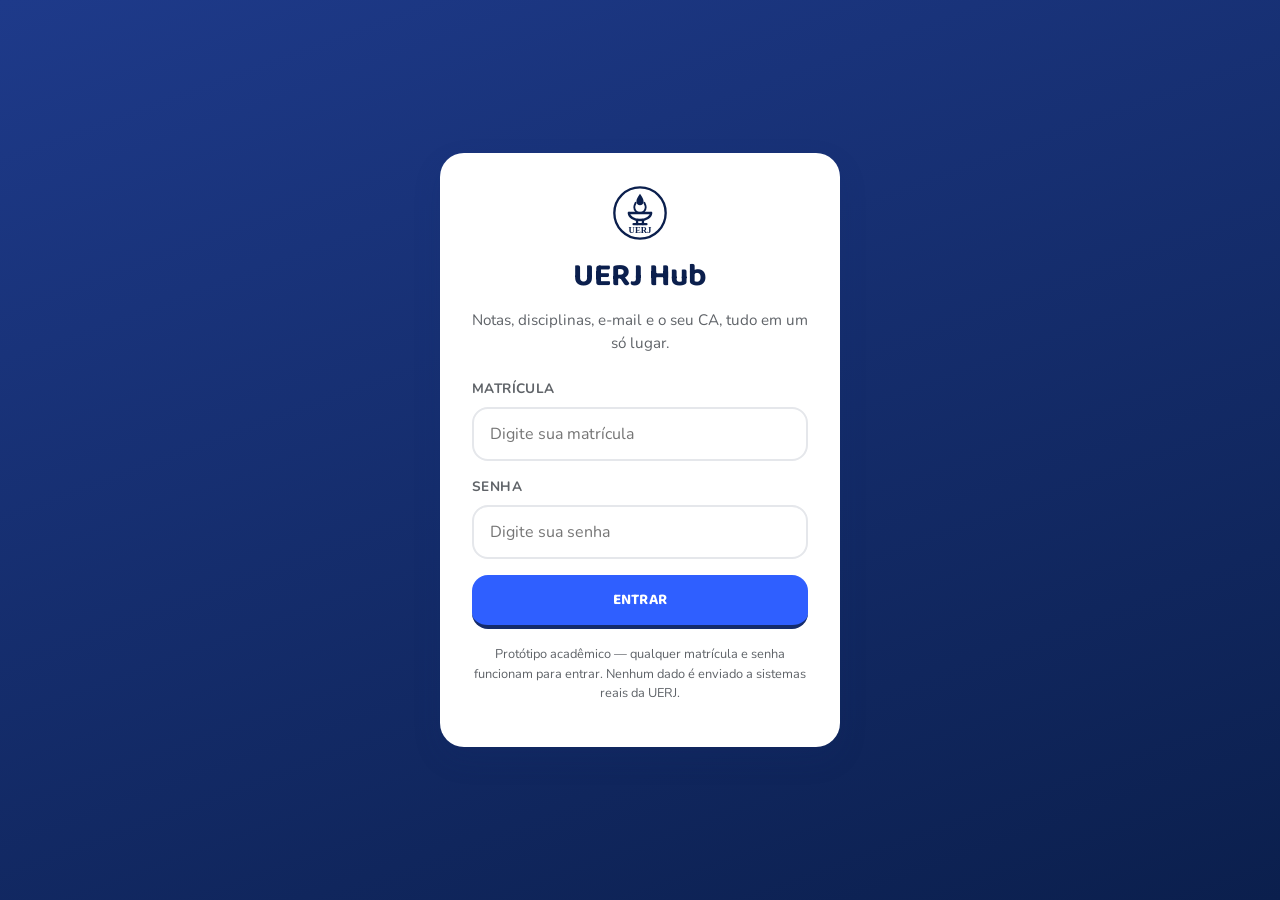
==== index.html @ ddfea02d "Publica UERJ Hub: protótipo de portal do estudante Integra em um único hub notas, disciplinas, e-mai" ====
<!DOCTYPE html>
<html lang="pt-BR">
<head>
<meta charset="UTF-8">
<meta name="viewport" content="width=device-width, initial-scale=1.0">
<title>UERJ Hub — Entrar</title>
<link rel="icon" href="assets/img/logo-uerj.svg" type="image/svg+xml">
<link rel="preconnect" href="https://fonts.googleapis.com">
<link href="https://fonts.googleapis.com/css2?family=Baloo+2:wght@600;700;800&family=Nunito:wght@400;600;700;800&display=swap" rel="stylesheet">
<link rel="stylesheet" href="css/theme.css">
<link rel="stylesheet" href="css/base.css">
<link rel="stylesheet" href="css/components.css">
<link rel="stylesheet" href="css/layout.css">
<link rel="stylesheet" href="css/animations.css">
<link rel="stylesheet" href="css/views/login.css">
</head>
<body>

<div class="auth-screen">
  <div class="auth-card pop-in">
    <div class="auth-header">
      <img src="assets/img/logo-uerj.svg" width="56" height="56" alt="Logo UERJ Hub">
      <h1>UERJ Hub</h1>
      <p>Notas, disciplinas, e-mail e o seu CA, tudo em um só lugar.</p>
    </div>

    <form id="login-form">
      <div class="field">
        <label for="matricula">Matrícula</label>
        <input type="text" id="matricula" name="matricula" placeholder="Digite sua matrícula" autocomplete="username" inputmode="numeric" required>
      </div>
      <div class="field">
        <label for="senha">Senha</label>
        <input type="password" id="senha" name="senha" placeholder="Digite sua senha" autocomplete="current-password" required>
      </div>
      <button type="submit" class="btn btn-primary btn-block">Entrar</button>
    </form>

    <p class="auth-hint">Protótipo acadêmico — qualquer matrícula e senha funcionam para entrar. Nenhum dado é enviado a sistemas reais da UERJ.</p>
  </div>
</div>

<script defer src="js/auth.js"></script>
<script defer>
  document.addEventListener('DOMContentLoaded', function () {
    var form = document.getElementById('login-form');
    form.addEventListener('submit', function (e) {
      e.preventDefault();
      var matricula = document.getElementById('matricula').value.trim();
      UERJHub.auth.login(matricula);
      window.location.href = 'app.html#/dashboard';
    });
  });
</script>
</body>
</html>
---- css/theme.css ----
:root {
  /* Cores primárias — azul escuro vivo */
  --color-primary-900: #0B1F4D;
  --color-primary-700: #142B6B;
  --color-primary-600: #1E3A8A;
  --color-primary-500: #2F5FFF;
  --color-primary-400: #5B7FFF;
  --color-primary-100: #E8EDFF;

  /* Cores de status / gamificação */
  --color-success: #58CC02;
  --color-success-dark: #46A302;
  --color-warning: #FFC800;
  --color-warning-dark: #E0AC00;
  --color-danger: #FF4B4B;
  --color-danger-dark: #E63E3E;
  --color-accent-purple: #CE82FF;

  /* Neutros */
  --color-text: #3C3C3C;
  --color-text-muted: #5F6368;
  --color-text-inverse: #FFFFFF;
  --color-bg: #F7F9FC;
  --color-surface: #FFFFFF;
  --color-border: #E5E7EB;

  /* Raios */
  --radius-sm: 8px;
  --radius-md: 16px;
  --radius-lg: 24px;
  --radius-pill: 999px;

  /* Sombras */
  --shadow-sm: 0 2px 6px rgba(20, 43, 107, 0.08);
  --shadow-md: 0 6px 16px rgba(20, 43, 107, 0.12);
  --shadow-lg: 0 12px 28px rgba(20, 43, 107, 0.16);

  /* Tipografia */
  --font-heading: 'Baloo 2', 'Quicksand', sans-serif;
  --font-body: 'Nunito', system-ui, -apple-system, sans-serif;

  /* Espaçamento */
  --space-1: 4px;
  --space-2: 8px;
  --space-3: 12px;
  --space-4: 16px;
  --space-5: 24px;
  --space-6: 32px;
  --space-7: 48px;

  /* Layout */
  --sidebar-width: 240px;
  --sidebar-width-collapsed: 76px;
  --topbar-height: 64px;
  --bottom-nav-height: 64px;
}
---- css/base.css ----
*, *::before, *::after {
  box-sizing: border-box;
}

html, body {
  margin: 0;
  padding: 0;
}

body {
  font-family: var(--font-body);
  color: var(--color-text);
  background: var(--color-bg);
  -webkit-font-smoothing: antialiased;
  line-height: 1.5;
}

h1, h2, h3, h4 {
  font-family: var(--font-heading);
  font-weight: 700;
  margin: 0 0 var(--space-2);
  color: var(--color-primary-900);
}

h1 { font-size: 2rem; }
h2 { font-size: 1.5rem; }
h3 { font-size: 1.15rem; }

p { margin: 0 0 var(--space-3); }

a {
  color: var(--color-primary-500);
  text-decoration: none;
}
a:hover { text-decoration: underline; }

ul { list-style: none; margin: 0; padding: 0; }

img { max-width: 100%; display: block; }

button {
  font-family: inherit;
  cursor: pointer;
}

/* Reduz o atraso de toque em elementos interativos no mobile */
a, button, input, select, textarea, [role="button"] {
  touch-action: manipulation;
}

input, select, textarea {
  font-family: inherit;
  font-size: 1rem;
}

:focus-visible {
  outline: 3px solid var(--color-primary-400);
  outline-offset: 2px;
}

::-webkit-scrollbar { width: 10px; height: 10px; }
::-webkit-scrollbar-thumb { background: var(--color-border); border-radius: var(--radius-pill); }

.sr-only {
  position: absolute;
  width: 1px; height: 1px;
  padding: 0; margin: -1px;
  overflow: hidden;
  clip: rect(0, 0, 0, 0);
  white-space: nowrap;
  border: 0;
}
---- css/components.css ----
/* ---------- Buttons ---------- */
.btn {
  display: inline-flex;
  align-items: center;
  justify-content: center;
  gap: var(--space-2);
  font-family: var(--font-heading);
  font-weight: 700;
  font-size: 0.95rem;
  letter-spacing: 0.02em;
  text-transform: uppercase;
  padding: 13px var(--space-5);
  border-radius: var(--radius-md);
  border: none;
  transition: transform 0.08s ease, box-shadow 0.08s ease, background 0.15s ease;
  user-select: none;
}

.btn-primary {
  background: var(--color-primary-500);
  color: var(--color-text-inverse);
  border-bottom: 4px solid var(--color-primary-700);
}
.btn-primary:hover { background: var(--color-primary-400); text-decoration: none; }
.btn-primary:active {
  border-bottom-width: 1px;
  transform: translateY(3px);
}

.btn-success {
  background: var(--color-success);
  color: var(--color-text-inverse);
  border-bottom: 4px solid var(--color-success-dark);
}
.btn-success:active { border-bottom-width: 1px; transform: translateY(3px); }

.btn-ghost {
  background: transparent;
  color: var(--color-primary-600);
  border: 2px solid var(--color-border);
}
.btn-ghost:hover { border-color: var(--color-primary-400); text-decoration: none; background: var(--color-primary-100); }

.btn-block { width: 100%; }
.btn:disabled { opacity: 0.5; cursor: not-allowed; }

/* ---------- Cards ---------- */
.card {
  background: var(--color-surface);
  border-radius: var(--radius-lg);
  border: 2px solid var(--color-border);
  padding: var(--space-5);
  box-shadow: var(--shadow-sm);
  transition: box-shadow 0.15s ease, transform 0.15s ease;
}

.card-hover:hover {
  box-shadow: var(--shadow-md);
  transform: translateY(-2px);
}

.card-clickable { cursor: pointer; }

.card-grid {
  display: grid;
  grid-template-columns: repeat(auto-fill, minmax(240px, 1fr));
  gap: var(--space-4);
}

/* ---------- Badges ---------- */
.badge {
  display: inline-flex;
  align-items: center;
  gap: var(--space-1);
  font-family: var(--font-heading);
  font-weight: 700;
  font-size: 0.75rem;
  text-transform: uppercase;
  letter-spacing: 0.03em;
  padding: 4px 12px;
  border-radius: var(--radius-pill);
}

.badge-success { background: #EAFBDD; color: #2E7000; }
.badge-warning { background: #FFF6DB; color: #7A6000; }
.badge-danger  { background: #FFE7E7; color: #B91C1C; }
.badge-info    { background: var(--color-primary-100); color: var(--color-primary-600); }
.badge-purple  { background: #F4E5FF; color: #7E22CE; }

/* ---------- Inputs ---------- */
.field { margin-bottom: var(--space-4); }
.field label {
  display: block;
  font-weight: 700;
  font-size: 0.85rem;
  color: var(--color-text-muted);
  margin-bottom: var(--space-2);
  text-transform: uppercase;
  letter-spacing: 0.03em;
}

.field input {
  width: 100%;
  padding: 14px var(--space-4);
  border-radius: var(--radius-md);
  border: 2px solid var(--color-border);
  background: var(--color-surface);
  transition: border-color 0.15s ease;
}
.field input:focus {
  border-color: var(--color-primary-500);
  outline: none;
}

/* ---------- Avatar ---------- */
.avatar {
  width: 44px; height: 44px;
  border-radius: 50%;
  background: var(--color-primary-500);
  color: var(--color-text-inverse);
  display: flex; align-items: center; justify-content: center;
  font-family: var(--font-heading);
  font-weight: 700;
  flex-shrink: 0;
}
.avatar-lg { width: 72px; height: 72px; font-size: 1.5rem; }

/* ---------- Progress bar ---------- */
.progress-track {
  width: 100%;
  height: 12px;
  background: var(--color-border);
  border-radius: var(--radius-pill);
  overflow: hidden;
}
.progress-fill {
  height: 100%;
  background: var(--color-success);
  border-radius: var(--radius-pill);
  transition: width 0.5s ease;
}
.progress-fill.warning { background: var(--color-warning); }
.progress-fill.danger { background: var(--color-danger); }

/* ---------- Empty state ---------- */
.empty-state {
  text-align: center;
  padding: var(--space-7) var(--space-4);
  color: var(--color-text-muted);
}
.empty-state .emoji { font-size: 3rem; margin-bottom: var(--space-3); }

/* ---------- Sidebar item ---------- */
.sidebar-item {
  display: flex;
  align-items: center;
  gap: var(--space-3);
  padding: 12px var(--space-4);
  border-radius: var(--radius-md);
  color: var(--color-primary-900);
  font-weight: 700;
  margin-bottom: var(--space-1);
  transition: background 0.15s ease, color 0.15s ease;
}
.sidebar-item:hover {
  background: var(--color-primary-100);
  text-decoration: none;
}
.sidebar-item.active {
  background: var(--color-primary-600);
  color: var(--color-text-inverse);
}
.sidebar-item .icon { width: 22px; height: 22px; flex-shrink: 0; }

/* ---------- Section heading row ---------- */
.section-head {
  display: flex;
  align-items: center;
  justify-content: space-between;
  margin-bottom: var(--space-5);
  flex-wrap: wrap;
  gap: var(--space-3);
}

/* ---------- Chip / pill nav (tabs, folders) ---------- */
.pill {
  display: inline-flex;
  align-items: center;
  gap: var(--space-2);
  min-height: 44px;
  padding: 8px var(--space-4);
  border-radius: var(--radius-pill);
  font-weight: 700;
  font-size: 0.9rem;
  color: var(--color-text-muted);
  background: var(--color-surface);
  border: 2px solid var(--color-border);
}
.pill.active {
  background: var(--color-primary-600);
  color: var(--color-text-inverse);
  border-color: var(--color-primary-600);
}

/* ---------- Stat card (dashboard) ---------- */
.stat-label {
  color: var(--color-text-muted);
  font-weight: 700;
  text-transform: uppercase;
  font-size: 0.75rem;
  letter-spacing: 0.03em;
  margin-bottom: 6px;
}
.stat-value {
  font-family: var(--font-heading);
  font-weight: 700;
  font-size: 1.5rem;
  color: var(--color-primary-900);
  margin: 0 0 4px;
}
.stat-hint {
  margin: 0;
  color: var(--color-text-muted);
  font-size: 0.85rem;
}

/* ---------- Alert / inline feedback ---------- */
.alert {
  display: flex;
  align-items: center;
  gap: var(--space-2);
  padding: var(--space-3) var(--space-4);
  border-radius: var(--radius-md);
  font-weight: 700;
  margin-bottom: var(--space-4);
}
.alert-success { background: #EAFBDD; color: #2E7000; border: 2px solid #C6ECA0; }
.alert-error { background: #FFE7E7; color: #B91C1C; border: 2px solid #FFC2C2; }

/* ---------- Sidebar logout ---------- */
.sidebar-logout {
  width: 100%;
  border: none;
  background: transparent;
  text-align: left;
}

/* ---------- Topbar ---------- */
.topbar-actions { margin-left: auto; }
.topbar-unread .badge { margin-left: 6px; }
---- css/layout.css ----
/* ---------- App shell ---------- */
.app-shell {
  display: flex;
  min-height: 100vh;
  min-height: 100dvh;
}

/* Sidebar — desktop/tablet only, mobile uses bottom-nav (see below) */
.sidebar {
  display: none;
  flex-direction: column;
  width: var(--sidebar-width-collapsed);
  background: var(--color-surface);
  border-right: 2px solid var(--color-border);
  padding: var(--space-4) var(--space-2);
  position: sticky;
  top: 0;
  height: 100vh;
  height: 100dvh;
  flex-shrink: 0;
}

.sidebar-brand {
  display: flex;
  align-items: center;
  gap: var(--space-3);
  padding: var(--space-2);
  margin-bottom: var(--space-5);
}
.sidebar-brand span { display: none; font-family: var(--font-heading); font-weight: 800; color: var(--color-primary-900); }

.sidebar-item span.label { display: none; }

.sidebar-footer { margin-top: auto; }

@media (min-width: 768px) {
  .sidebar { display: flex; }
  .main-area { margin-left: 0; }
}

@media (min-width: 1024px) {
  .sidebar { width: var(--sidebar-width); }
  .sidebar-brand span { display: inline; }
  .sidebar-item span.label { display: inline; }
}

/* Main content area */
.main-area {
  flex: 1;
  min-width: 0;
  display: flex;
  flex-direction: column;
}

.topbar {
  height: var(--topbar-height);
  display: flex;
  align-items: center;
  justify-content: space-between;
  padding: 0 var(--space-5);
  background: var(--color-surface);
  border-bottom: 2px solid var(--color-border);
  position: sticky;
  top: 0;
  z-index: 10;
}

.topbar-brand {
  display: flex;
  align-items: center;
  gap: var(--space-2);
  font-family: var(--font-heading);
  font-weight: 800;
  color: var(--color-primary-900);
}

@media (min-width: 768px) {
  .topbar-brand { display: none; }
}

.view-root:focus { outline: none; }

.view-root {
  flex: 1;
  padding: var(--space-5);
  padding-bottom: calc(var(--bottom-nav-height) + var(--space-5));
  max-width: 1100px;
  width: 100%;
  margin: 0 auto;
}

@media (min-width: 768px) {
  .view-root { padding: var(--space-6); padding-bottom: var(--space-6); }
}

/* Bottom nav — mobile only */
.bottom-nav {
  position: fixed;
  bottom: 0; left: 0; right: 0;
  height: var(--bottom-nav-height);
  background: var(--color-surface);
  border-top: 2px solid var(--color-border);
  display: flex;
  align-items: center;
  justify-content: space-around;
  z-index: 20;
}

.bottom-nav-item {
  display: flex;
  flex-direction: column;
  align-items: center;
  justify-content: center;
  gap: 2px;
  color: var(--color-text-muted);
  font-size: 0.7rem;
  font-weight: 700;
  padding: var(--space-1);
  min-width: 56px;
  min-height: 48px;
}
.bottom-nav-item.active { color: var(--color-primary-600); }
.bottom-nav-item .icon { width: 22px; height: 22px; }
.bottom-nav-item:hover { text-decoration: none; }

@media (min-width: 768px) {
  .bottom-nav { display: none; }
}

/* Generic responsive containers */
.stack { display: flex; flex-direction: column; gap: var(--space-4); }
.row { display: flex; align-items: center; gap: var(--space-3); flex-wrap: wrap; }
.row-between { display: flex; align-items: center; justify-content: space-between; gap: var(--space-3); flex-wrap: wrap; }

/* Two-column layout (list + detail panel), stacks on mobile */
.split-view {
  display: grid;
  grid-template-columns: 1fr;
  gap: var(--space-4);
}
/* alvo do scrollIntoView no mobile: compensa o topbar sticky */
.split-view > div:last-child {
  scroll-margin-top: calc(var(--topbar-height) + var(--space-3));
}
@media (min-width: 900px) {
  .split-view.has-detail { grid-template-columns: 340px 1fr; align-items: start; }
}

/* Auth screen */
.auth-screen {
  min-height: 100vh;
  min-height: 100dvh;
  display: flex;
  align-items: center;
  justify-content: center;
  background: linear-gradient(160deg, var(--color-primary-600), var(--color-primary-900));
  padding: var(--space-4);
}

.auth-card {
  background: var(--color-surface);
  border-radius: var(--radius-lg);
  box-shadow: var(--shadow-lg);
  padding: var(--space-6);
  width: 100%;
  max-width: 400px;
}
---- css/animations.css ----
@keyframes fadeSlideIn {
  from { opacity: 0; transform: translateY(8px); }
  to { opacity: 1; transform: translateY(0); }
}

.view-enter {
  animation: fadeSlideIn 0.25s ease both;
}

@keyframes popIn {
  from { opacity: 0; transform: scale(0.92); }
  to { opacity: 1; transform: scale(1); }
}

.pop-in { animation: popIn 0.2s ease both; }

@keyframes pulseBadge {
  0%, 100% { transform: scale(1); }
  50% { transform: scale(1.12); }
}

.pulse { animation: pulseBadge 1.6s ease-in-out infinite; }

@media (prefers-reduced-motion: reduce) {
  .view-enter,
  .pop-in,
  .pulse {
    animation: none;
  }
  *, *::before, *::after {
    transition-duration: 0.01ms !important;
    animation-duration: 0.01ms !important;
    animation-iteration-count: 1 !important;
  }
}
---- css/views/login.css ----
.auth-header {
  text-align: center;
  margin-bottom: var(--space-5);
}
.auth-header img { margin: 0 auto var(--space-3); }
.auth-header p { color: var(--color-text-muted); font-size: 0.95rem; }

.auth-illustration {
  display: flex;
  justify-content: center;
  margin-bottom: var(--space-4);
}

.auth-hint {
  text-align: center;
  font-size: 0.8rem;
  color: var(--color-text-muted);
  margin-top: var(--space-4);
}
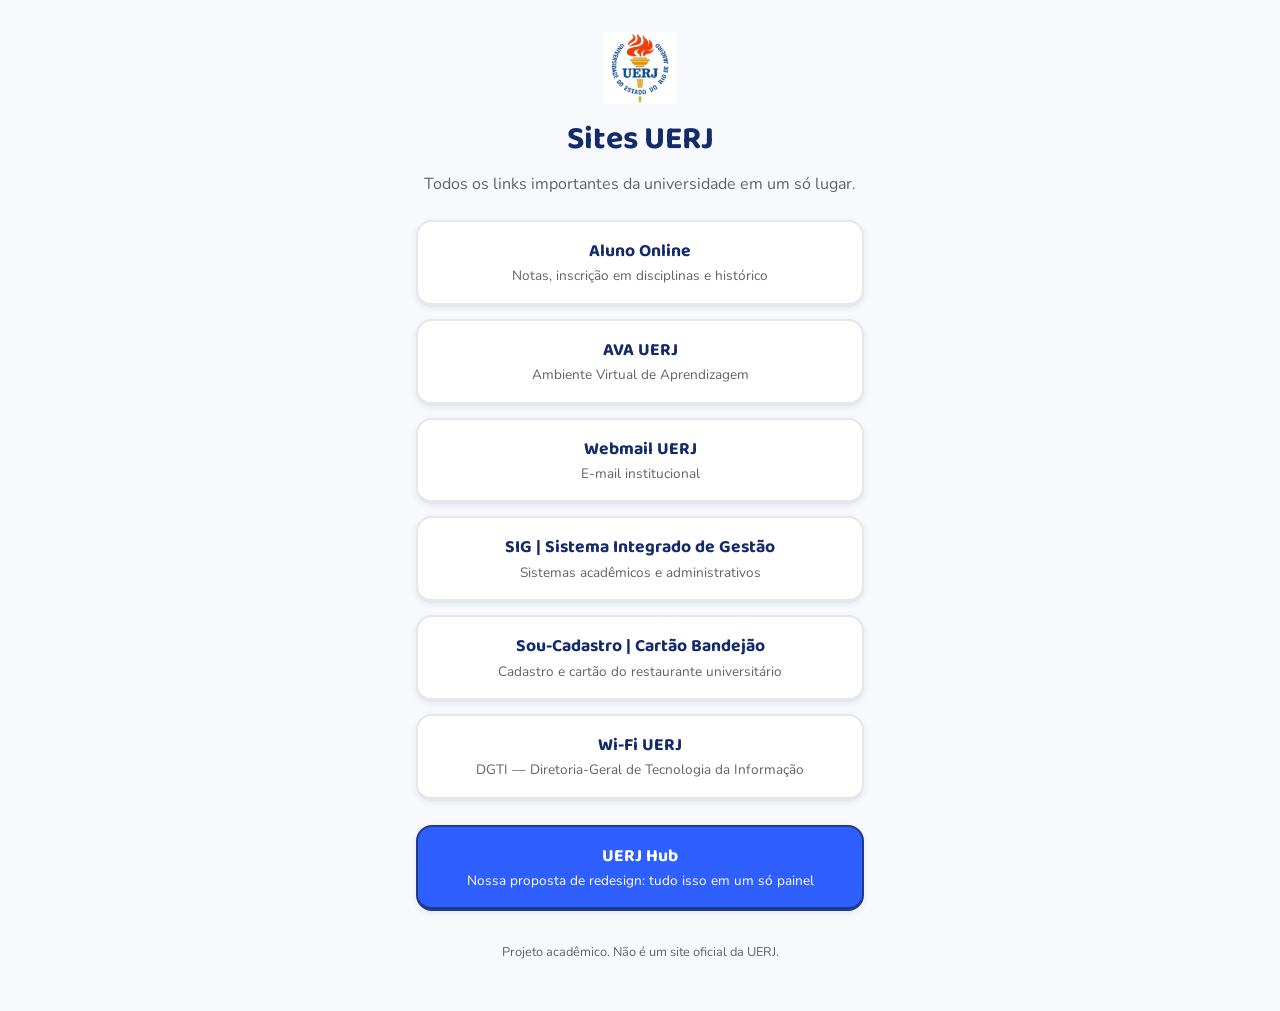
==== commit a03a1b5a: "Adiciona organizador de links na raiz, move o Hub para /login e troca a logo pela oficial da UERJ Co" ====
--- a/index.html
+++ b/index.html
@@ -3,54 +3,59 @@
 <head>
 <meta charset="UTF-8">
 <meta name="viewport" content="width=device-width, initial-scale=1.0">
-<title>UERJ Hub — Entrar</title>
-<link rel="icon" href="assets/img/logo-uerj.svg" type="image/svg+xml">
+<title>Sites UERJ — Links úteis</title>
+<meta name="description" content="Todos os sites importantes da UERJ em um só lugar: Aluno Online, AVA, Webmail, SIG, Wi-Fi e Bandejão.">
+<link rel="icon" href="assets/img/logo-uerj.webp" type="image/webp">
 <link rel="preconnect" href="https://fonts.googleapis.com">
 <link href="https://fonts.googleapis.com/css2?family=Baloo+2:wght@600;700;800&family=Nunito:wght@400;600;700;800&display=swap" rel="stylesheet">
 <link rel="stylesheet" href="css/theme.css">
 <link rel="stylesheet" href="css/base.css">
-<link rel="stylesheet" href="css/components.css">
-<link rel="stylesheet" href="css/layout.css">
-<link rel="stylesheet" href="css/animations.css">
-<link rel="stylesheet" href="css/views/login.css">
+<link rel="stylesheet" href="css/links.css">
 </head>
 <body>
 
-<div class="auth-screen">
-  <div class="auth-card pop-in">
-    <div class="auth-header">
-      <img src="assets/img/logo-uerj.svg" width="56" height="56" alt="Logo UERJ Hub">
-      <h1>UERJ Hub</h1>
-      <p>Notas, disciplinas, e-mail e o seu CA, tudo em um só lugar.</p>
-    </div>
+<main class="links-page">
+  <header class="links-header">
+    <img src="assets/img/logo-uerj.webp" width="72" height="72" alt="Logo UERJ">
+    <h1>Sites UERJ</h1>
+    <p>Todos os links importantes da universidade em um só lugar.</p>
+  </header>
 
-    <form id="login-form">
-      <div class="field">
-        <label for="matricula">Matrícula</label>
-        <input type="text" id="matricula" name="matricula" placeholder="Digite sua matrícula" autocomplete="username" inputmode="numeric" required>
-      </div>
-      <div class="field">
-        <label for="senha">Senha</label>
-        <input type="password" id="senha" name="senha" placeholder="Digite sua senha" autocomplete="current-password" required>
-      </div>
-      <button type="submit" class="btn btn-primary btn-block">Entrar</button>
-    </form>
+  <nav class="links-list" aria-label="Links úteis da UERJ">
+    <a class="link-card" href="https://share.google/F491KKNge8kRAjS7Q" target="_blank" rel="noopener">
+      <span class="link-title">Aluno Online</span>
+      <span class="link-desc">Notas, inscrição em disciplinas e histórico</span>
+    </a>
+    <a class="link-card" href="https://ava.pr1.uerj.br/login/index.php" target="_blank" rel="noopener">
+      <span class="link-title">AVA UERJ</span>
+      <span class="link-desc">Ambiente Virtual de Aprendizagem</span>
+    </a>
+    <a class="link-card" href="https://webmail.uerj.br/SOGo/" target="_blank" rel="noopener">
+      <span class="link-title">Webmail UERJ</span>
+      <span class="link-desc">E-mail institucional</span>
+    </a>
+    <a class="link-card" href="https://sig.uerj.br/" target="_blank" rel="noopener">
+      <span class="link-title">SIG | Sistema Integrado de Gestão</span>
+      <span class="link-desc">Sistemas acadêmicos e administrativos</span>
+    </a>
+    <a class="link-card" href="https://sou-cadastro.uerj.br/" target="_blank" rel="noopener">
+      <span class="link-title">Sou-Cadastro | Cartão Bandejão</span>
+      <span class="link-desc">Cadastro e cartão do restaurante universitário</span>
+    </a>
+    <a class="link-card" href="https://www.dgti.uerj.br/servicos/wi-fi-uerj" target="_blank" rel="noopener">
+      <span class="link-title">Wi-Fi UERJ</span>
+      <span class="link-desc">DGTI — Diretoria-Geral de Tecnologia da Informação</span>
+    </a>
+    <a class="link-card link-card-highlight" href="login/">
+      <span class="link-title">UERJ Hub</span>
+      <span class="link-desc">Nossa proposta de redesign: tudo isso em um só painel</span>
+    </a>
+  </nav>
 
-    <p class="auth-hint">Protótipo acadêmico — qualquer matrícula e senha funcionam para entrar. Nenhum dado é enviado a sistemas reais da UERJ.</p>
-  </div>
-</div>
+  <footer class="links-footer">
+    Projeto acadêmico. Não é um site oficial da UERJ.
+  </footer>
+</main>
 
-<script defer src="js/auth.js"></script>
-<script defer>
-  document.addEventListener('DOMContentLoaded', function () {
-    var form = document.getElementById('login-form');
-    form.addEventListener('submit', function (e) {
-      e.preventDefault();
-      var matricula = document.getElementById('matricula').value.trim();
-      UERJHub.auth.login(matricula);
-      window.location.href = 'app.html#/dashboard';
-    });
-  });
-</script>
 </body>
 </html>
--- a/css/links.css
+++ b/css/links.css
@@ -0,0 +1,71 @@
+.links-page {
+  max-width: 480px;
+  margin: 0 auto;
+  padding: var(--space-6) var(--space-4) var(--space-7);
+}
+
+.links-header {
+  text-align: center;
+  margin-bottom: var(--space-5);
+}
+.links-header img { margin: 0 auto var(--space-3); }
+.links-header h1 { color: var(--color-primary-700); }
+.links-header p { color: var(--color-text-muted); }
+
+.links-list {
+  display: flex;
+  flex-direction: column;
+  gap: var(--space-3);
+}
+
+.link-card {
+  display: block;
+  text-align: center;
+  padding: var(--space-4);
+  background: var(--color-surface);
+  border: 2px solid var(--color-border);
+  border-bottom-width: 4px;
+  border-radius: var(--radius-md);
+  color: var(--color-text);
+  text-decoration: none;
+  box-shadow: var(--shadow-sm);
+  transition: transform 0.15s ease, border-color 0.15s ease, box-shadow 0.15s ease;
+}
+.link-card:hover,
+.link-card:focus-visible {
+  transform: translateY(-2px);
+  border-color: var(--color-primary-500);
+  box-shadow: var(--shadow-md);
+}
+.link-card:active { transform: translateY(1px); }
+
+.link-title {
+  display: block;
+  font-family: var(--font-heading);
+  font-weight: 700;
+  font-size: 1.1rem;
+  color: var(--color-primary-700);
+}
+.link-desc {
+  display: block;
+  margin-top: 2px;
+  font-size: 0.85rem;
+  color: var(--color-text-muted);
+}
+
+.link-card-highlight {
+  background: var(--color-primary-500);
+  border-color: var(--color-primary-600);
+  margin-top: var(--space-3);
+}
+.link-card-highlight .link-title,
+.link-card-highlight .link-desc { color: var(--color-text-inverse); }
+.link-card-highlight:hover,
+.link-card-highlight:focus-visible { border-color: var(--color-primary-900); }
+
+.links-footer {
+  margin-top: var(--space-6);
+  text-align: center;
+  font-size: 0.8rem;
+  color: var(--color-text-muted);
+}
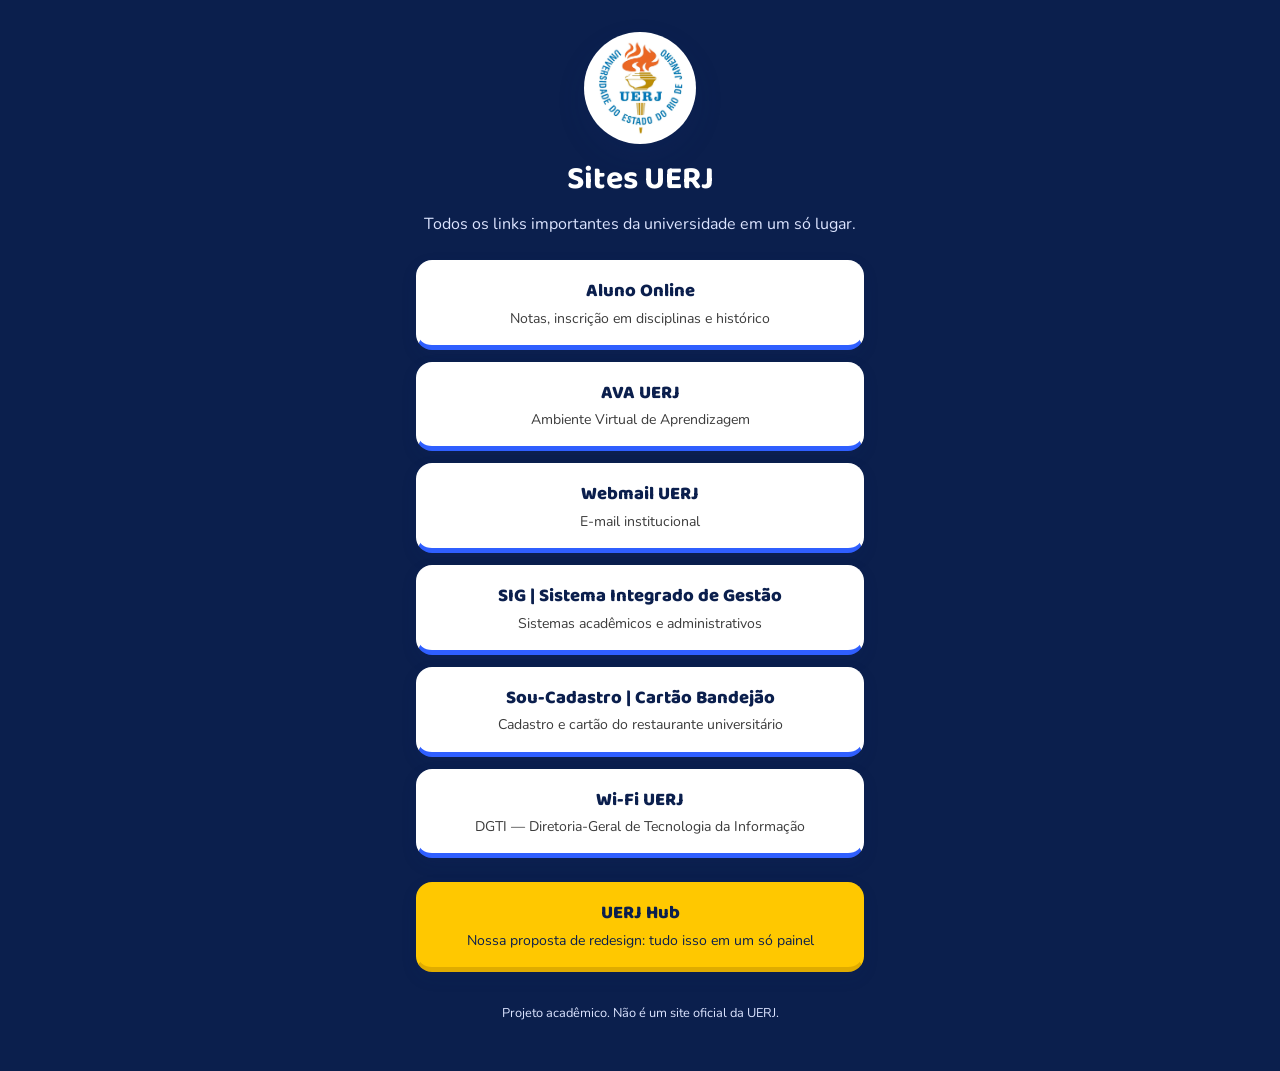
==== commit d59acee7: "Troca a logo pela nova versão e aumenta o contraste do organizador de links Co-Authored-By: Claude S" ====
--- a/index.html
+++ b/index.html
@@ -16,7 +16,7 @@
 
 <main class="links-page">
   <header class="links-header">
-    <img src="assets/img/logo-uerj.webp" width="72" height="72" alt="Logo UERJ">
+    <img class="links-logo" src="assets/img/logo-uerj.webp" width="112" height="112" alt="Logo UERJ">
     <h1>Sites UERJ</h1>
     <p>Todos os links importantes da universidade em um só lugar.</p>
   </header>
--- a/css/links.css
+++ b/css/links.css
@@ -1,3 +1,6 @@
+/* Organizador de links (uerj.site): fundo azul escuro e cartões brancos para alto contraste */
+body { background: var(--color-primary-900); }
+
 .links-page {
   max-width: 480px;
   margin: 0 auto;
@@ -8,9 +11,19 @@
   text-align: center;
   margin-bottom: var(--space-5);
 }
-.links-header img { margin: 0 auto var(--space-3); }
-.links-header h1 { color: var(--color-primary-700); }
-.links-header p { color: var(--color-text-muted); }
+.links-logo {
+  display: block;
+  width: 112px;
+  height: 112px;
+  margin: 0 auto var(--space-3);
+  padding: 8px;
+  background: #fff;
+  border-radius: 50%;
+  box-shadow: var(--shadow-lg);
+  object-fit: contain;
+}
+.links-header h1 { color: #fff; }
+.links-header p { color: #DCE4FF; }
 
 .links-list {
   display: flex;
@@ -22,50 +35,56 @@
   display: block;
   text-align: center;
   padding: var(--space-4);
-  background: var(--color-surface);
-  border: 2px solid var(--color-border);
-  border-bottom-width: 4px;
+  background: #fff;
+  border: 2px solid #fff;
+  border-bottom: 5px solid var(--color-primary-500);
   border-radius: var(--radius-md);
   color: var(--color-text);
   text-decoration: none;
-  box-shadow: var(--shadow-sm);
-  transition: transform 0.15s ease, border-color 0.15s ease, box-shadow 0.15s ease;
+  box-shadow: var(--shadow-md);
+  transition: transform 0.15s ease, box-shadow 0.15s ease, border-bottom-color 0.15s ease;
 }
 .link-card:hover,
 .link-card:focus-visible {
   transform: translateY(-2px);
-  border-color: var(--color-primary-500);
-  box-shadow: var(--shadow-md);
+  border-bottom-color: var(--color-warning);
+  box-shadow: var(--shadow-lg);
+  outline: 3px solid var(--color-warning);
+  outline-offset: 2px;
 }
 .link-card:active { transform: translateY(1px); }
 
 .link-title {
   display: block;
   font-family: var(--font-heading);
-  font-weight: 700;
-  font-size: 1.1rem;
-  color: var(--color-primary-700);
+  font-weight: 800;
+  font-size: 1.15rem;
+  color: var(--color-primary-900);
 }
 .link-desc {
   display: block;
   margin-top: 2px;
-  font-size: 0.85rem;
-  color: var(--color-text-muted);
+  font-size: 0.88rem;
+  color: #3C3C3C;
 }
 
 .link-card-highlight {
-  background: var(--color-primary-500);
-  border-color: var(--color-primary-600);
+  background: var(--color-warning);
+  border-color: var(--color-warning);
+  border-bottom-color: var(--color-warning-dark);
   margin-top: var(--space-3);
 }
 .link-card-highlight .link-title,
-.link-card-highlight .link-desc { color: var(--color-text-inverse); }
+.link-card-highlight .link-desc { color: var(--color-primary-900); }
 .link-card-highlight:hover,
-.link-card-highlight:focus-visible { border-color: var(--color-primary-900); }
+.link-card-highlight:focus-visible {
+  border-bottom-color: var(--color-warning-dark);
+  outline-color: #fff;
+}
 
 .links-footer {
   margin-top: var(--space-6);
   text-align: center;
   font-size: 0.8rem;
-  color: var(--color-text-muted);
+  color: #DCE4FF;
 }
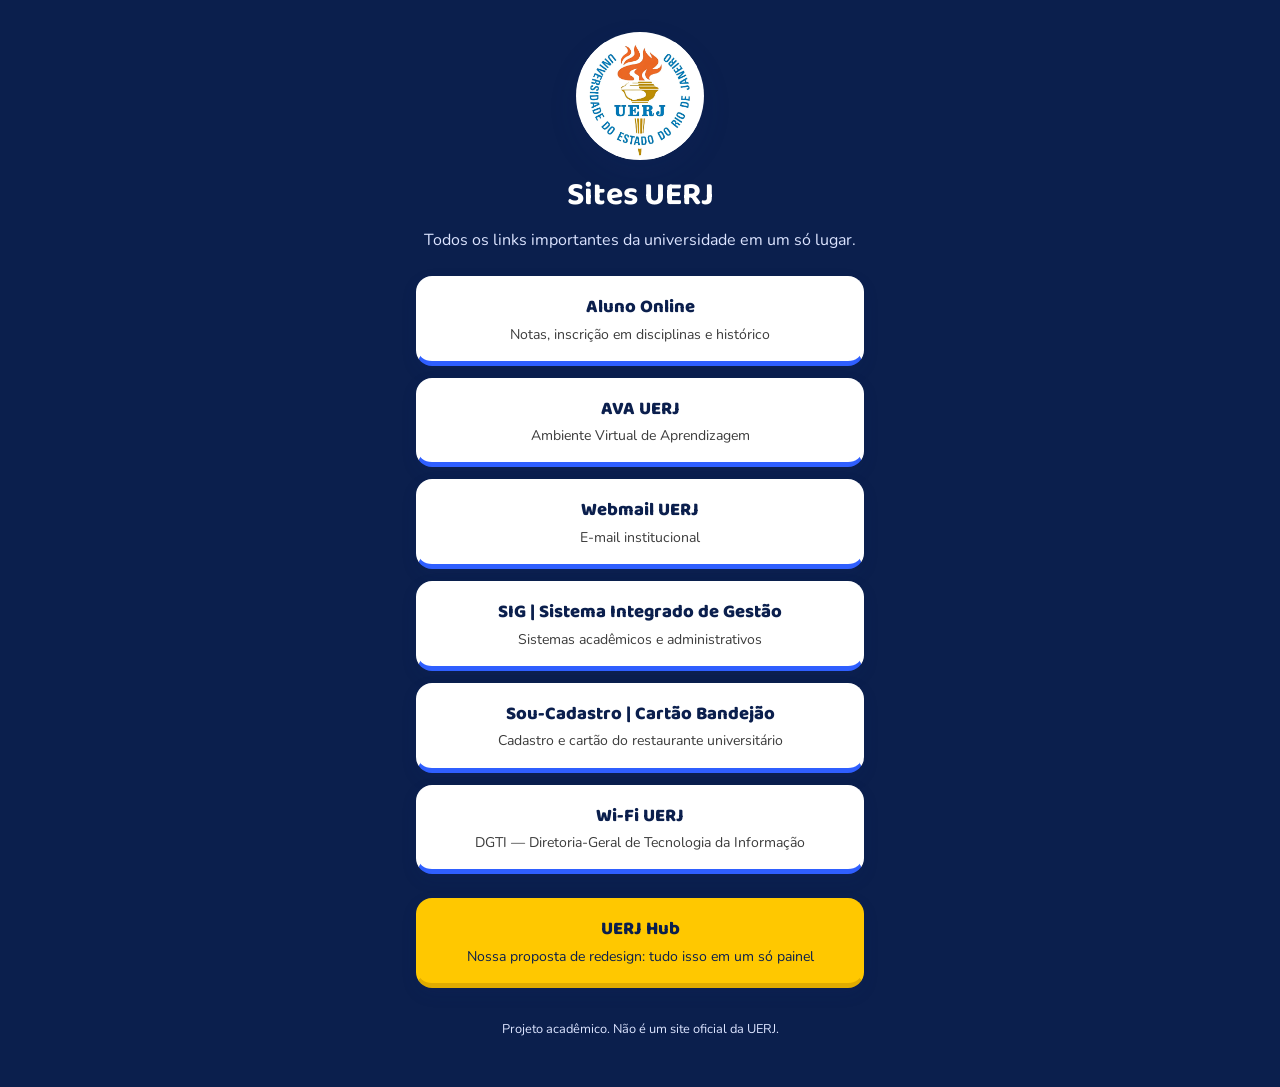
==== commit 3c8b03d9: "Centraliza a logo dentro do selo do organizador de links Co-Authored-By: Claude Sonnet 5 <noreply@an" ====
--- a/index.html
+++ b/index.html
@@ -16,7 +16,7 @@
 
 <main class="links-page">
   <header class="links-header">
-    <img class="links-logo" src="assets/img/logo-uerj.webp" width="112" height="112" alt="Logo UERJ">
+    <span class="links-logo"><img src="assets/img/logo-uerj.webp" width="128" height="128" alt="Logo UERJ"></span>
     <h1>Sites UERJ</h1>
     <p>Todos os links importantes da universidade em um só lugar.</p>
   </header>
--- a/css/links.css
+++ b/css/links.css
@@ -11,17 +11,28 @@
   text-align: center;
   margin-bottom: var(--space-5);
 }
+/* selo branco: a arte da logo tem o centro do círculo azul acima do centro da
+   imagem (o cabo da tocha desce além do texto), então a imagem é deslocada
+   para que o círculo azul fique no centro do selo */
 .links-logo {
+  position: relative;
   display: block;
-  width: 112px;
-  height: 112px;
+  width: 128px;
+  height: 128px;
   margin: 0 auto var(--space-3);
-  padding: 8px;
   background: #fff;
   border-radius: 50%;
+  overflow: hidden;
   box-shadow: var(--shadow-lg);
-  object-fit: contain;
 }
+.links-logo img {
+  position: absolute;
+  left: 3.75%;
+  top: calc(8.96% - 1px);
+  width: 91.15%;
+  height: 91.15%;
+}
+
 .links-header h1 { color: #fff; }
 .links-header p { color: #DCE4FF; }
 
